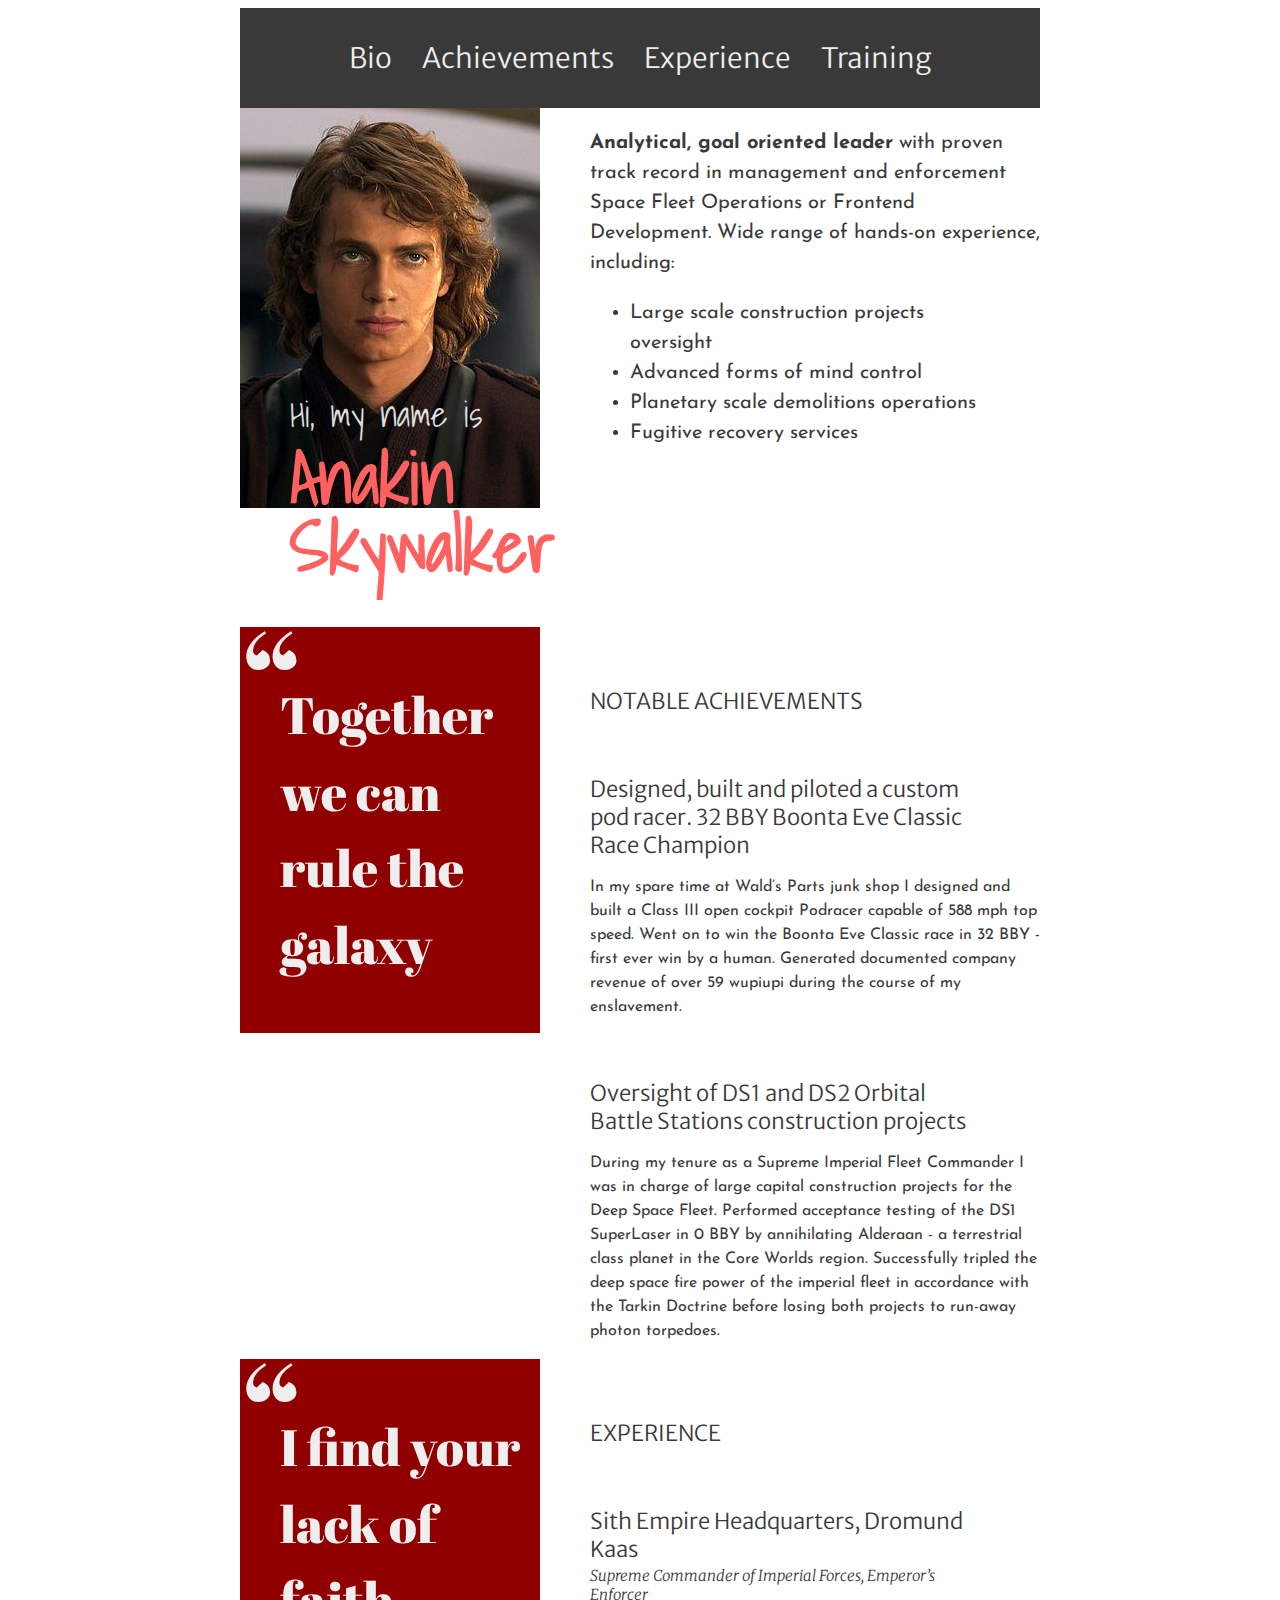
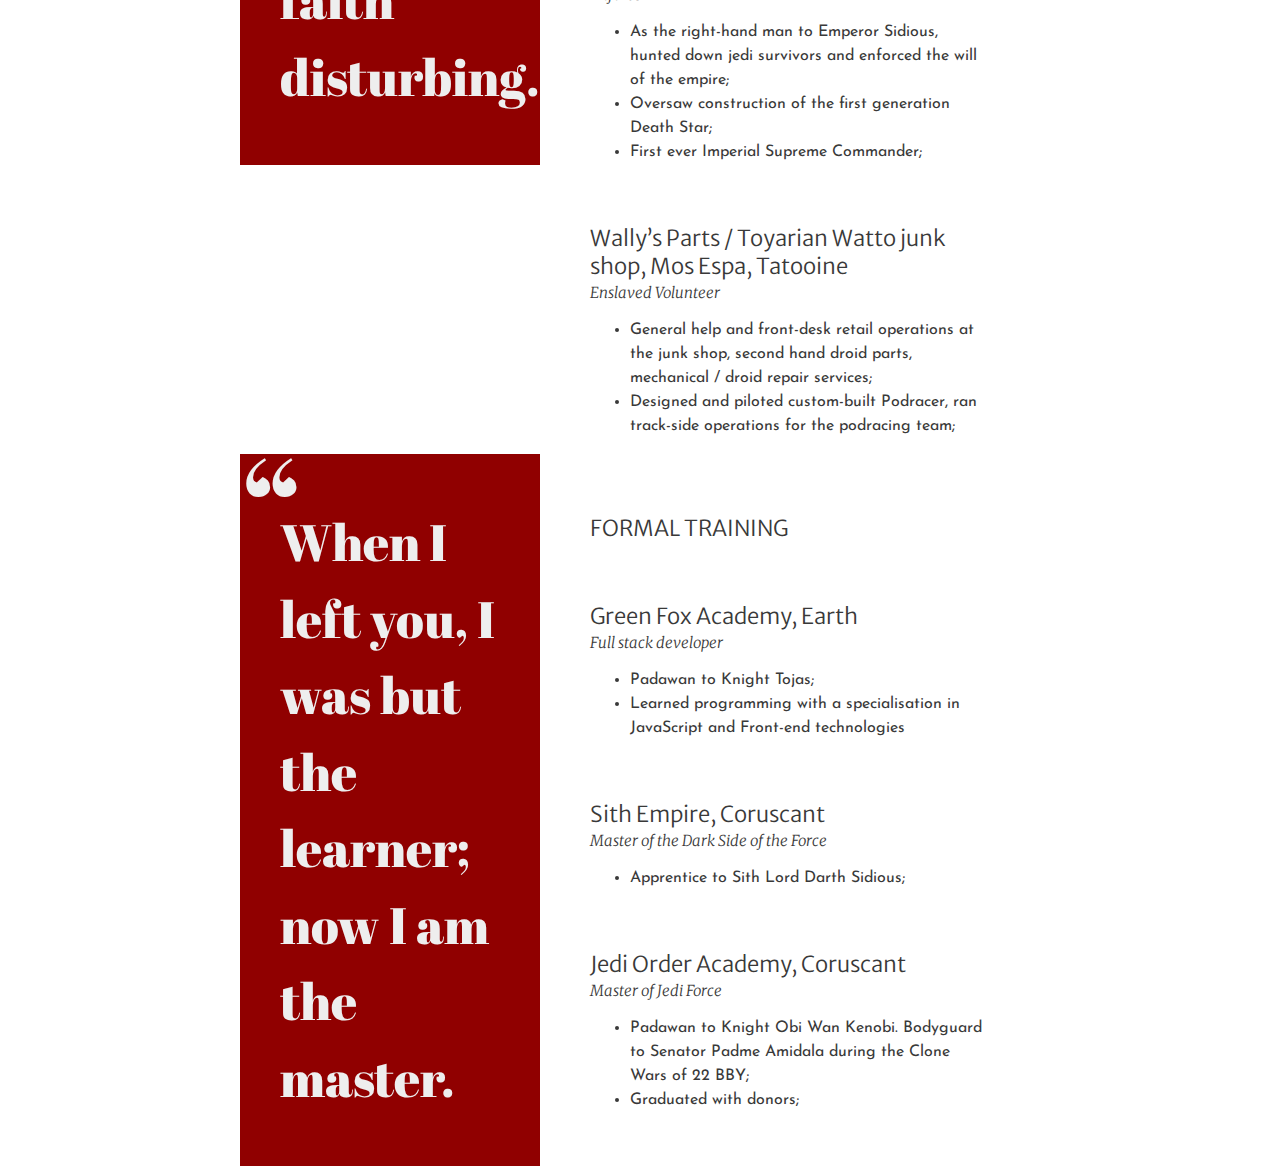
==== index.html @ 7ef5dfef "Add: My First Website 2.0" ====
<!DOCTYPE html>
<html lang="en" >
<head>
  <meta charset="UTF-8">
  <title>CodePen - My First Website 2.0</title>
  <link href="https://fonts.googleapis.com/css2?family=Abril+Fatface&family=Josefin+Sans:wght@300&family=Merriweather+Sans:ital@0;1&family=Merriweather:ital@1&family=Shadows+Into+Light&display=swap" rel="stylesheet"><link rel="stylesheet" href="./style.css">

</head>
<body>
<!-- partial:index.partial.html -->
<!-- Top Menu -->
<header>
  <div class="header">
    <div class="topmenu">Bio</div>
    <div class="topmenu">Achievements</div>
    <div class="topmenu">Experience</div>
    <div class="topmenu">Training</div>
  </div>
</header>
<!-- Page -->
<main>
  <!-- Picture -->
  <div class="left">
    <div>
      <img class="profile" src="images/anakin.jpg" alt="">
    </div>
    <div class="space"></div>
    <h3 class="layered">Hi, my name is</h3>
    <h1>Anakin Skywalker</h1>
  </div>
<!-- Content with left-right class -->
  <div class="right">
    <p class="bigger"><strong>Analytical, goal oriented leader</strong> with proven track record in management and enforcement Space Fleet Operations or Frontend Development. Wide range of hands-on experience, including:</p>
    <ul class="bigger">
      <li>Large scale construction projects oversight</li>
      <li>Advanced forms of mind control</li>
      <li>Planetary scale demolitions operations</li>
      <li>Fugitive recovery services</li>
    </ul>
  </div>
  <div class="left">
    <blockquote>
       <h2>Together we can rule the galaxy</h2>
    </blockquote>
  </div>
  <div class="right">
    <h4 id="notable-achievements">Notable achievements</h4>
    <h5>Designed, built and piloted a custom pod racer. 32 BBY Boonta Eve Classic Race Champion</h5>
    <p>In my spare time at Wald’s Parts junk shop I designed and built a Class III open cockpit Podracer capable of 588 mph top speed. Went on to win the Boonta Eve Classic race in 32 BBY - first ever win by a human. Generated documented company revenue of over 59 wupiupi during the course of my enslavement.</p>
    <h5>Oversight of DS1 and DS2 Orbital Battle Stations construction projects</h5>
    <p>During my tenure as a Supreme Imperial Fleet Commander I was in charge of large capital construction projects for the Deep Space Fleet. Performed acceptance testing of the DS1 SuperLaser in 0 BBY by annihilating Alderaan - a terrestrial class planet in the Core Worlds region. Successfully tripled the deep space fire power of the imperial fleet in accordance with the Tarkin Doctrine before losing both projects to run-away photon torpedoes.</p>
  </div>
  <div class="left">
    <blockquote class="left">
      <h2>I find your lack of faith disturbing.</h2>
    </blockquote>
  </div>
  <div class="right">
    <h4>Experience</h4>
    <h5>Sith Empire Headquarters, Dromund Kaas</h5>
    <h6>Supreme Commander of Imperial Forces, Emperor’s Enforcer</h6>
    <ul>
      <li>As the right-hand man to Emperor Sidious, hunted down jedi survivors and enforced the will of the empire;</li>
      <li>Oversaw construction of the first generation Death Star;</li>
      <li>First ever Imperial Supreme Commander;</li>
    </ul>
    <h5>Wally’s Parts / Toyarian Watto junk shop, Mos Espa, Tatooine</h5>
    <h6>Enslaved Volunteer</h6>
    <ul>
      <li>General help and front-desk retail operations at the junk shop, second hand droid parts, mechanical / droid repair services;</li>
      <li>Designed and piloted custom-built Podracer, ran track-side operations for the podracing team;</li>
    </ul>
  </div>
  <div class="left">
  <blockquote class="left">
    <h2>When I left you, I was but the learner; now I am the master.</h2>
  </blockquote>
    </div>
  <div class="right">
    <h4>Formal training</h4>
    <h5>Green Fox Academy, Earth</h5>
    <h6>Full stack developer</h6>
    <ul>
      <li>Padawan to Knight Tojas;</li>
      <li>Learned programming with a specialisation in JavaScript and Front-end technologies</li>
    </ul>
    <h5>Sith Empire, Coruscant</h5>
    <h6>Master of the Dark Side of the Force</h6>
    <ul>
      <li>Apprentice to Sith Lord Darth Sidious;</li>
    </ul>
    <h5>Jedi Order Academy, Coruscant</h5>
    <h6>Master of Jedi Force</h6>
    <ul>
      <li>Padawan to Knight Obi Wan Kenobi. Bodyguard to Senator Padme Amidala during the Clone Wars of 22 BBY;</li>
      <li>Graduated with donors;</li>
    </ul>
      </div>
</main>
<!-- partial -->
  
</body>
</html>
---- style.css ----
main {
  width: 800px;
  margin:0 auto;
  display: flex;
  flex-wrap: wrap;
}
.header {
  background: #393939;
  width: 800px;
  margin:0 auto;
  height: 100px;
  display: flex;
  justify-content: center;
  align-items: center;
}
.topmenu {
  font-family: 'Merriweather Sans', sans-serif;
  color: #EEEEEE;
  font-size: 28px;
  font-weight: 300;
  margin: 15px;
}
.profile {
  object-fit: cover;
  width: 300px;
  height: 400px;
  position: absolute;
  z-index: -1;
}
.left {
  width: 300px;
}
.right {
  width: 500px;
}
.space {
  height: 241px;
}
h1 {
  font-family: 'Shadows Into Light', cursive;
  margin-top: 0px;
  font-size: 72px;
  line-height: 60px;
  margin-left: 50px;
  margin-right: 50px;
  padding-bottom: 0px;
  line-height: 68px;
  color: #FF6060;
  animation: glow 1s ease-in-out infinite alternate;
}
h2 {
  font-family: 'Abril Fatface', cursive;
  color: #EEEEEE;
  margin: 0;
  margin-left: 40px;
  margin-right: 5px;
  font-weight: 300;
  font-size: 51px;
  line-height: 1.5;
}
h3 {
  font-family: 'Shadows Into Light', cursive;
  color: #DDDDDD;
  margin-bottom: 0px;
  font-size:36px;
  font-weight: 500;
  padding-bottom: 0;
  margin-left: 50px;
  margin-right: 0px;
}
h4 {
  font-family: 'Merriweather Sans', sans-serif;
  font-size: 22px;
  font-weight: 300;
  text-transform: uppercase;
  margin: 50px;
  color: #393939;
  margin-top: 60px;
  margin-bottom: 60px;
}
h5 {
  font-family: 'Merriweather Sans', sans-serif;
  font-size: 22px;
  font-weight: 300;
  margin-bottom: 3px;
  margin-top: 60px;
  margin-left: 50px;
  margin-right: 50px;
  color: #393939;
}
h6 {
  font-family: 'Merriweather', serif;;
  font-style: italic;
  font-size: 15px;
  font-weight: 300;
  padding: 0px;
  margin: 0px;
  margin-left: 50px;
  margin-right: 50px;
  color: #393939;
}
p {
  font-family: 'Josefin Sans', sans-serif;
  color: #393939;
  margin-left: 50px;
  margin-right: 0px;
  font-size: 16px;
  line-height: 1.5;
}
.bigger {
  font-size: 20px;
}
ul {
  font-family: 'Josefin Sans', sans-serif;
  color: #393939;
  margin-left: 50px;
  margin-right: 50px;
  font-size: 16px;
  line-height: 1.5;
}
blockquote::before {
  content: '“';
  color: #EEEEEE;
  font-family: 'Abril Fatface', cursive;
  font-weight: 300;
  font-size: 140px;
  position: absolute;
  top: -38px;
  left: 0px;
}
blockquote {
  background: #900000;
  vertical-align: center;
  margin: 0px;
  padding-top: 50px;
  padding-bottom: 50px;
  position: relative;
}
.line {
  height: 5px;
  width: 100%;
  background: #393939;
  margin-top: 50px;
}
/*@-webkit-keyframes glow {
  from {
    text-shadow: 0 0 10px #fff, 0 0 20px #fff, 0 0 30px #E60000, 0 0 40px #E60000, 0 0 50px #E60000, 0 0 60px #E60000, 0 0 70px #E60000;
  }
  to {
    text-shadow: 0 0 20px #fff, 0 0 30px ##FFE1E1, 0 0 40px ##FFE1E1 0 0 50px ##FFE1E1, 0 0 60px ##FFE1E1, 0 0 70px ##FFE1E1, 0 0 80px ##FFE1E1;
  } */
 @keyframes glow {
  from {
    text-shadow: 0 0 5px #fff, 0 0 10px #fff, 0 0 15px #E60000, 0 0 20px #E60000, 0 0 25px #E60000, 0 0 30px #E60000, 0 0 35px #E60000;
  }
  to {
    text-shadow: 0 0 10px #fff, 0 0 20px #fff, 0 0 30px #FFC3C3, 0 0 40px #FFC3C3, 0 0 50px #FFC3C3, 0 0 60px #FFC3C3, 0 0 70px #FFC3C3;
  }
}
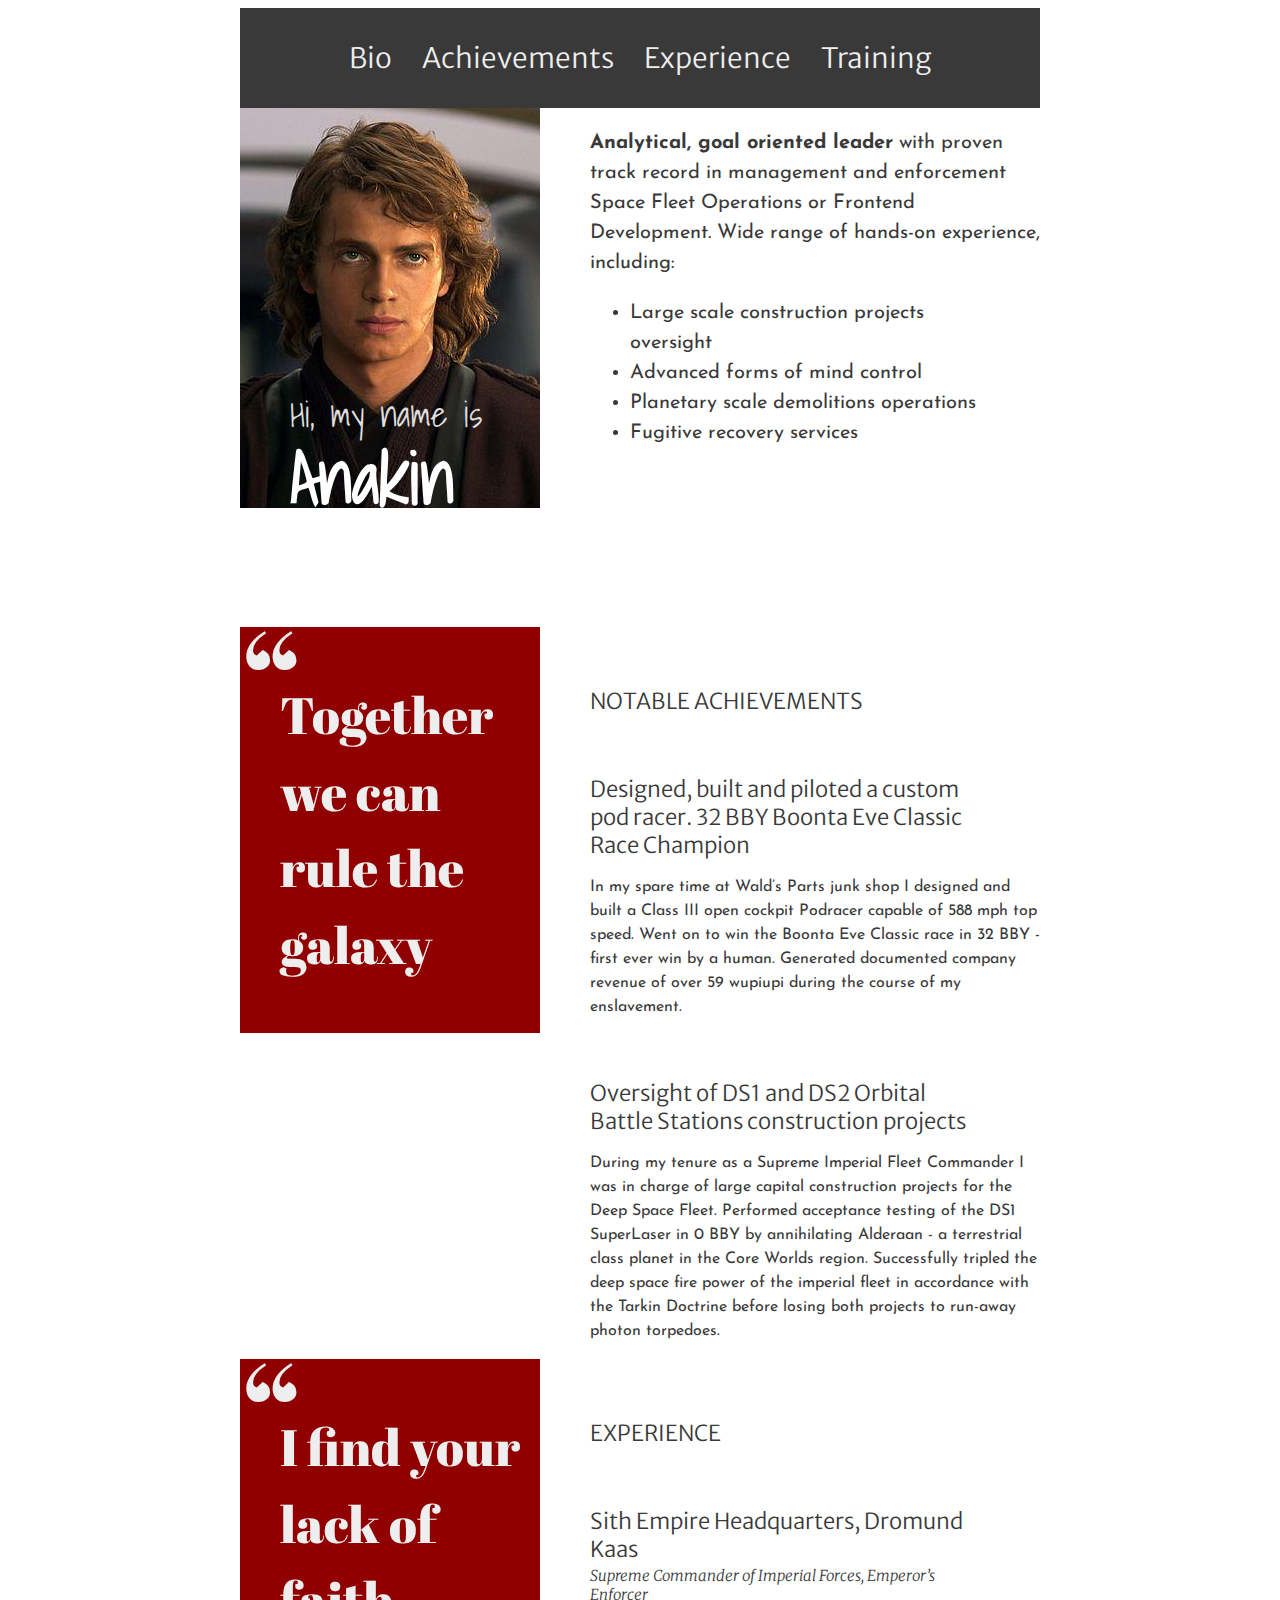
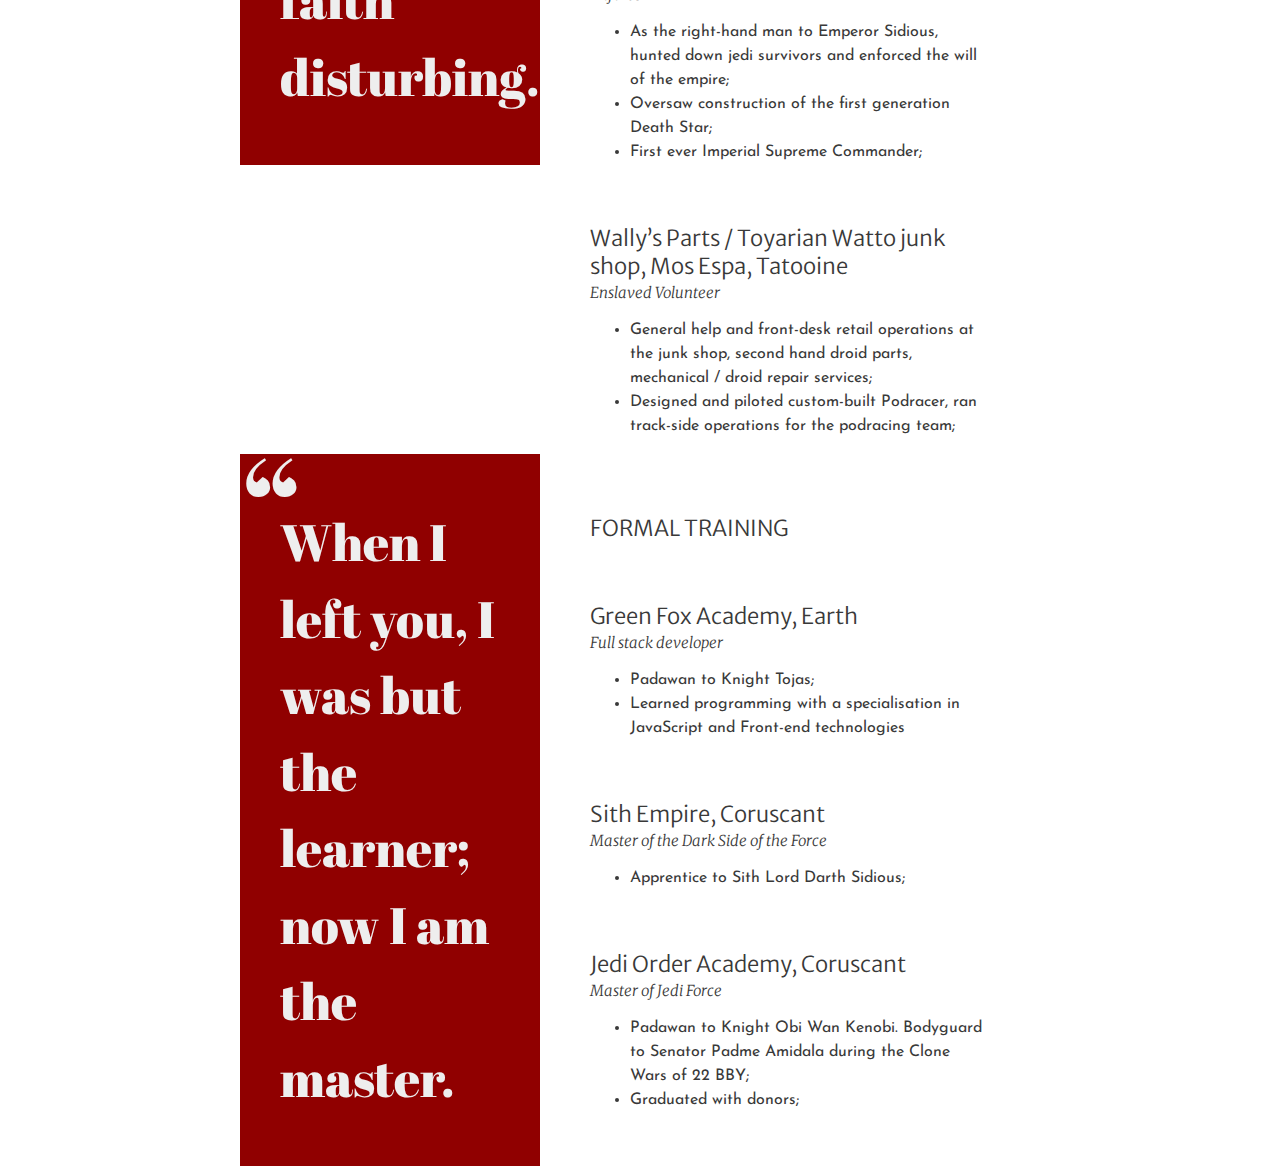
==== commit 09d7dc52: "Changing Title" ====
--- a/index.html
+++ b/index.html
@@ -1,103 +1,116 @@
 <!DOCTYPE html>
-<html lang="en" >
+<html lang="en">
+
 <head>
   <meta charset="UTF-8">
-  <title>CodePen - My First Website 2.0</title>
-  <link href="https://fonts.googleapis.com/css2?family=Abril+Fatface&family=Josefin+Sans:wght@300&family=Merriweather+Sans:ital@0;1&family=Merriweather:ital@1&family=Shadows+Into+Light&display=swap" rel="stylesheet"><link rel="stylesheet" href="./style.css">
+  <title>My First Website 2.0 - Anakin CV</title>
+  <link
+    href="https://fonts.googleapis.com/css2?family=Abril+Fatface&family=Josefin+Sans:wght@300&family=Merriweather+Sans:ital@0;1&family=Merriweather:ital@1&family=Shadows+Into+Light&display=swap"
+    rel="stylesheet">
+  <link rel="stylesheet" href="./style.css">
+  <link rel="stylesheet" href="style.css">
+</head>
 
-</head>
 <body>
-<!-- partial:index.partial.html -->
-<!-- Top Menu -->
-<header>
-  <div class="header">
-    <div class="topmenu">Bio</div>
-    <div class="topmenu">Achievements</div>
-    <div class="topmenu">Experience</div>
-    <div class="topmenu">Training</div>
-  </div>
-</header>
-<!-- Page -->
-<main>
-  <!-- Picture -->
-  <div class="left">
-    <div>
-      <img class="profile" src="images/anakin.jpg" alt="">
+  <!-- partial:index.partial.html -->
+  <!-- Top Menu -->
+  <header>
+    <div class="header">
+      <div class="topmenu">Bio</div>
+      <div class="topmenu">Achievements</div>
+      <div class="topmenu">Experience</div>
+      <div class="topmenu">Training</div>
     </div>
-    <div class="space"></div>
-    <h3 class="layered">Hi, my name is</h3>
-    <h1>Anakin Skywalker</h1>
-  </div>
-<!-- Content with left-right class -->
-  <div class="right">
-    <p class="bigger"><strong>Analytical, goal oriented leader</strong> with proven track record in management and enforcement Space Fleet Operations or Frontend Development. Wide range of hands-on experience, including:</p>
-    <ul class="bigger">
-      <li>Large scale construction projects oversight</li>
-      <li>Advanced forms of mind control</li>
-      <li>Planetary scale demolitions operations</li>
-      <li>Fugitive recovery services</li>
-    </ul>
-  </div>
-  <div class="left">
-    <blockquote>
-       <h2>Together we can rule the galaxy</h2>
-    </blockquote>
-  </div>
-  <div class="right">
-    <h4 id="notable-achievements">Notable achievements</h4>
-    <h5>Designed, built and piloted a custom pod racer. 32 BBY Boonta Eve Classic Race Champion</h5>
-    <p>In my spare time at Wald’s Parts junk shop I designed and built a Class III open cockpit Podracer capable of 588 mph top speed. Went on to win the Boonta Eve Classic race in 32 BBY - first ever win by a human. Generated documented company revenue of over 59 wupiupi during the course of my enslavement.</p>
-    <h5>Oversight of DS1 and DS2 Orbital Battle Stations construction projects</h5>
-    <p>During my tenure as a Supreme Imperial Fleet Commander I was in charge of large capital construction projects for the Deep Space Fleet. Performed acceptance testing of the DS1 SuperLaser in 0 BBY by annihilating Alderaan - a terrestrial class planet in the Core Worlds region. Successfully tripled the deep space fire power of the imperial fleet in accordance with the Tarkin Doctrine before losing both projects to run-away photon torpedoes.</p>
-  </div>
-  <div class="left">
-    <blockquote class="left">
-      <h2>I find your lack of faith disturbing.</h2>
-    </blockquote>
-  </div>
-  <div class="right">
-    <h4>Experience</h4>
-    <h5>Sith Empire Headquarters, Dromund Kaas</h5>
-    <h6>Supreme Commander of Imperial Forces, Emperor’s Enforcer</h6>
-    <ul>
-      <li>As the right-hand man to Emperor Sidious, hunted down jedi survivors and enforced the will of the empire;</li>
-      <li>Oversaw construction of the first generation Death Star;</li>
-      <li>First ever Imperial Supreme Commander;</li>
-    </ul>
-    <h5>Wally’s Parts / Toyarian Watto junk shop, Mos Espa, Tatooine</h5>
-    <h6>Enslaved Volunteer</h6>
-    <ul>
-      <li>General help and front-desk retail operations at the junk shop, second hand droid parts, mechanical / droid repair services;</li>
-      <li>Designed and piloted custom-built Podracer, ran track-side operations for the podracing team;</li>
-    </ul>
-  </div>
-  <div class="left">
-  <blockquote class="left">
-    <h2>When I left you, I was but the learner; now I am the master.</h2>
-  </blockquote>
+  </header>
+  <!-- Page -->
+  <main>
+    <!-- Picture -->
+    <div class="left">
+      <div>
+        <img class="profile" src="images/anakin.jpg" alt="">
+      </div>
+      <div class="space"></div>
+      <h3 class="layered">Hi, my name is</h3>
+      <h1>Anakin Skywalker</h1>
     </div>
-  <div class="right">
-    <h4>Formal training</h4>
-    <h5>Green Fox Academy, Earth</h5>
-    <h6>Full stack developer</h6>
-    <ul>
-      <li>Padawan to Knight Tojas;</li>
-      <li>Learned programming with a specialisation in JavaScript and Front-end technologies</li>
-    </ul>
-    <h5>Sith Empire, Coruscant</h5>
-    <h6>Master of the Dark Side of the Force</h6>
-    <ul>
-      <li>Apprentice to Sith Lord Darth Sidious;</li>
-    </ul>
-    <h5>Jedi Order Academy, Coruscant</h5>
-    <h6>Master of Jedi Force</h6>
-    <ul>
-      <li>Padawan to Knight Obi Wan Kenobi. Bodyguard to Senator Padme Amidala during the Clone Wars of 22 BBY;</li>
-      <li>Graduated with donors;</li>
-    </ul>
-      </div>
-</main>
-<!-- partial -->
-  
+    <!-- Content with left-right class -->
+    <div class="right">
+      <p class="bigger"><strong>Analytical, goal oriented leader</strong> with proven track record in management and
+        enforcement Space Fleet Operations or Frontend Development. Wide range of hands-on experience, including:</p>
+      <ul class="bigger">
+        <li>Large scale construction projects oversight</li>
+        <li>Advanced forms of mind control</li>
+        <li>Planetary scale demolitions operations</li>
+        <li>Fugitive recovery services</li>
+      </ul>
+    </div>
+    <div class="left">
+      <blockquote>
+        <h2>Together we can rule the galaxy</h2>
+      </blockquote>
+    </div>
+    <div class="right">
+      <h4 id="notable-achievements">Notable achievements</h4>
+      <h5>Designed, built and piloted a custom pod racer. 32 BBY Boonta Eve Classic Race Champion</h5>
+      <p>In my spare time at Wald’s Parts junk shop I designed and built a Class III open cockpit Podracer capable of
+        588 mph top speed. Went on to win the Boonta Eve Classic race in 32 BBY - first ever win by a human. Generated
+        documented company revenue of over 59 wupiupi during the course of my enslavement.</p>
+      <h5>Oversight of DS1 and DS2 Orbital Battle Stations construction projects</h5>
+      <p>During my tenure as a Supreme Imperial Fleet Commander I was in charge of large capital construction projects
+        for the Deep Space Fleet. Performed acceptance testing of the DS1 SuperLaser in 0 BBY by annihilating Alderaan -
+        a terrestrial class planet in the Core Worlds region. Successfully tripled the deep space fire power of the
+        imperial fleet in accordance with the Tarkin Doctrine before losing both projects to run-away photon torpedoes.
+      </p>
+    </div>
+    <div class="left">
+      <blockquote class="left">
+        <h2>I find your lack of faith disturbing.</h2>
+      </blockquote>
+    </div>
+    <div class="right">
+      <h4>Experience</h4>
+      <h5>Sith Empire Headquarters, Dromund Kaas</h5>
+      <h6>Supreme Commander of Imperial Forces, Emperor’s Enforcer</h6>
+      <ul>
+        <li>As the right-hand man to Emperor Sidious, hunted down jedi survivors and enforced the will of the empire;
+        </li>
+        <li>Oversaw construction of the first generation Death Star;</li>
+        <li>First ever Imperial Supreme Commander;</li>
+      </ul>
+      <h5>Wally’s Parts / Toyarian Watto junk shop, Mos Espa, Tatooine</h5>
+      <h6>Enslaved Volunteer</h6>
+      <ul>
+        <li>General help and front-desk retail operations at the junk shop, second hand droid parts, mechanical / droid
+          repair services;</li>
+        <li>Designed and piloted custom-built Podracer, ran track-side operations for the podracing team;</li>
+      </ul>
+    </div>
+    <div class="left">
+      <blockquote class="left">
+        <h2>When I left you, I was but the learner; now I am the master.</h2>
+      </blockquote>
+    </div>
+    <div class="right">
+      <h4>Formal training</h4>
+      <h5>Green Fox Academy, Earth</h5>
+      <h6>Full stack developer</h6>
+      <ul>
+        <li>Padawan to Knight Tojas;</li>
+        <li>Learned programming with a specialisation in JavaScript and Front-end technologies</li>
+      </ul>
+      <h5>Sith Empire, Coruscant</h5>
+      <h6>Master of the Dark Side of the Force</h6>
+      <ul>
+        <li>Apprentice to Sith Lord Darth Sidious;</li>
+      </ul>
+      <h5>Jedi Order Academy, Coruscant</h5>
+      <h6>Master of Jedi Force</h6>
+      <ul>
+        <li>Padawan to Knight Obi Wan Kenobi. Bodyguard to Senator Padme Amidala during the Clone Wars of 22 BBY;</li>
+        <li>Graduated with donors;</li>
+      </ul>
+    </div>
+  </main>
 </body>
-</html>
+
+</html>--- a/style.css
+++ b/style.css
@@ -45,7 +45,7 @@
   margin-right: 50px;
   padding-bottom: 0px;
   line-height: 68px;
-  color: #FF6060;
+  color: white /*#FF6060*/;
   animation: glow 1s ease-in-out infinite alternate;
 }
 h2 {
--- a/style.css
+++ b/style.css
@@ -45,7 +45,7 @@
   margin-right: 50px;
   padding-bottom: 0px;
   line-height: 68px;
-  color: #FF6060;
+  color: white /*#FF6060*/;
   animation: glow 1s ease-in-out infinite alternate;
 }
 h2 {
